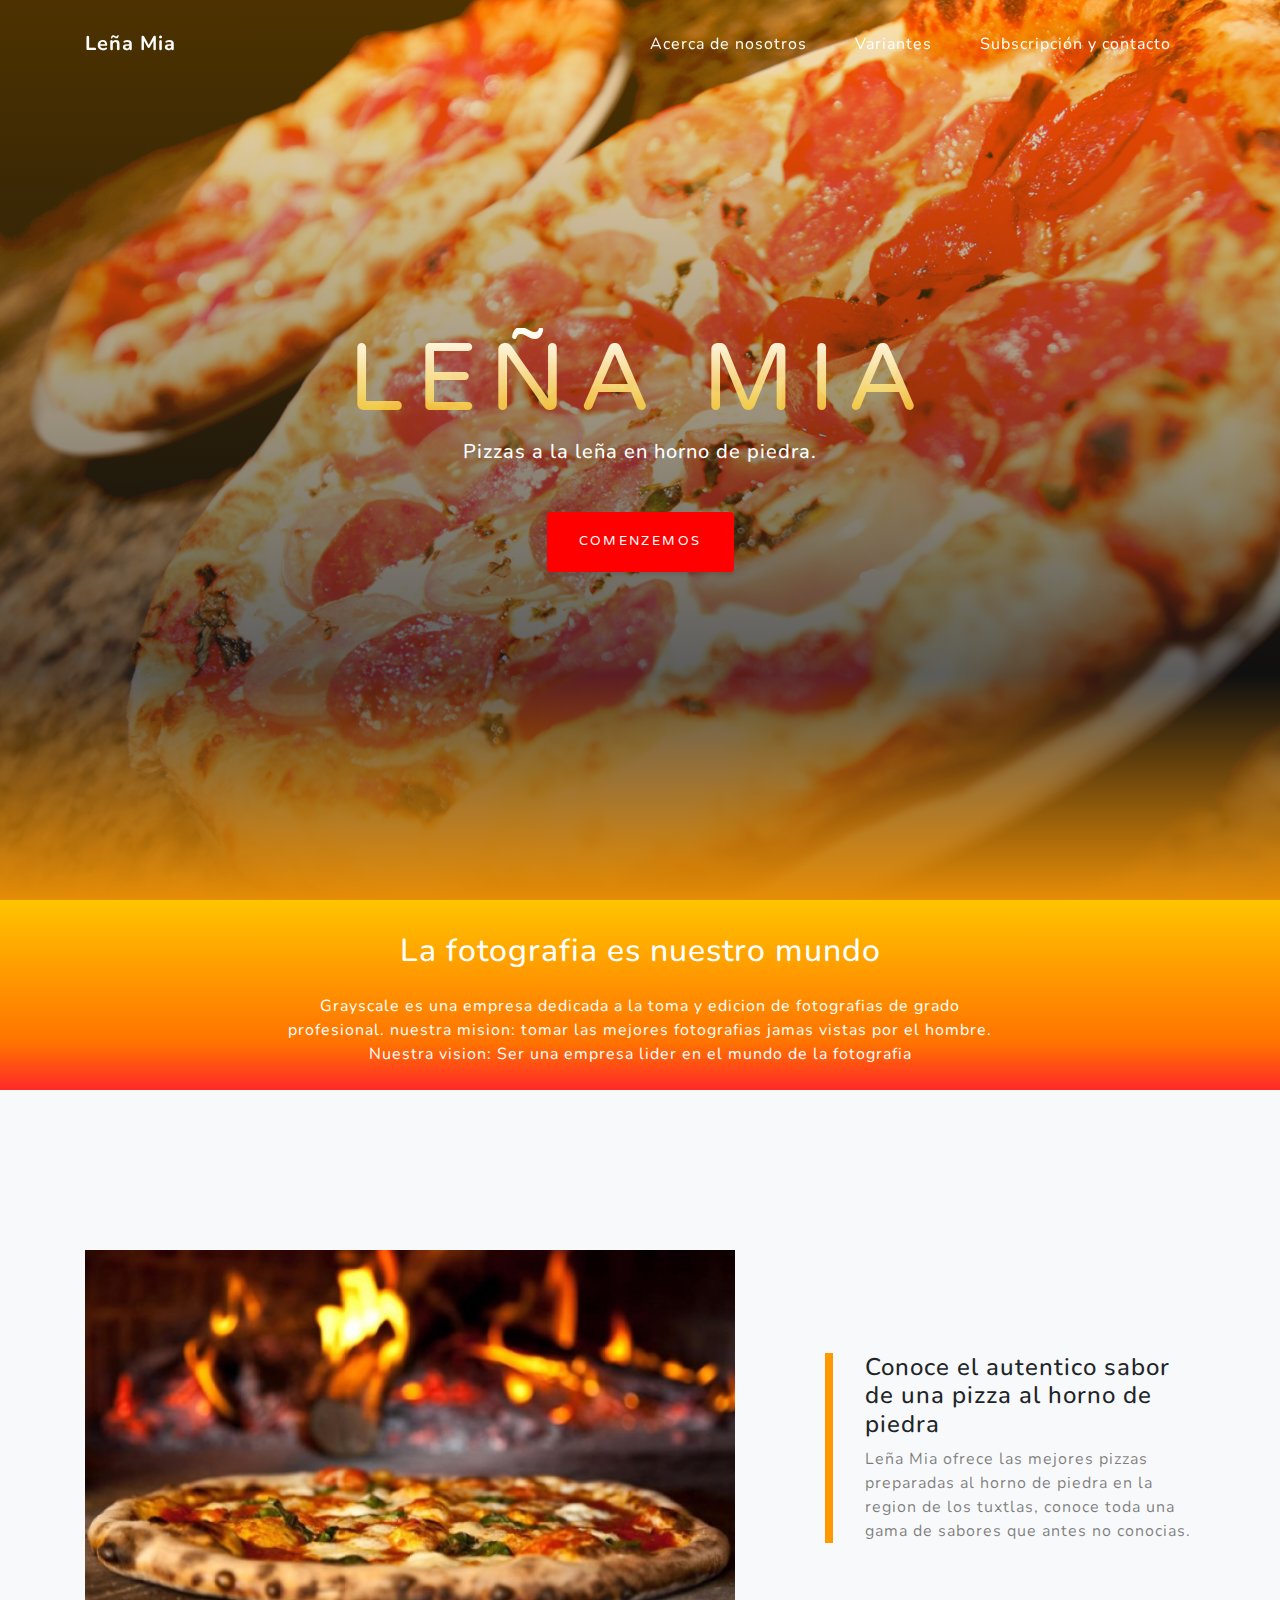
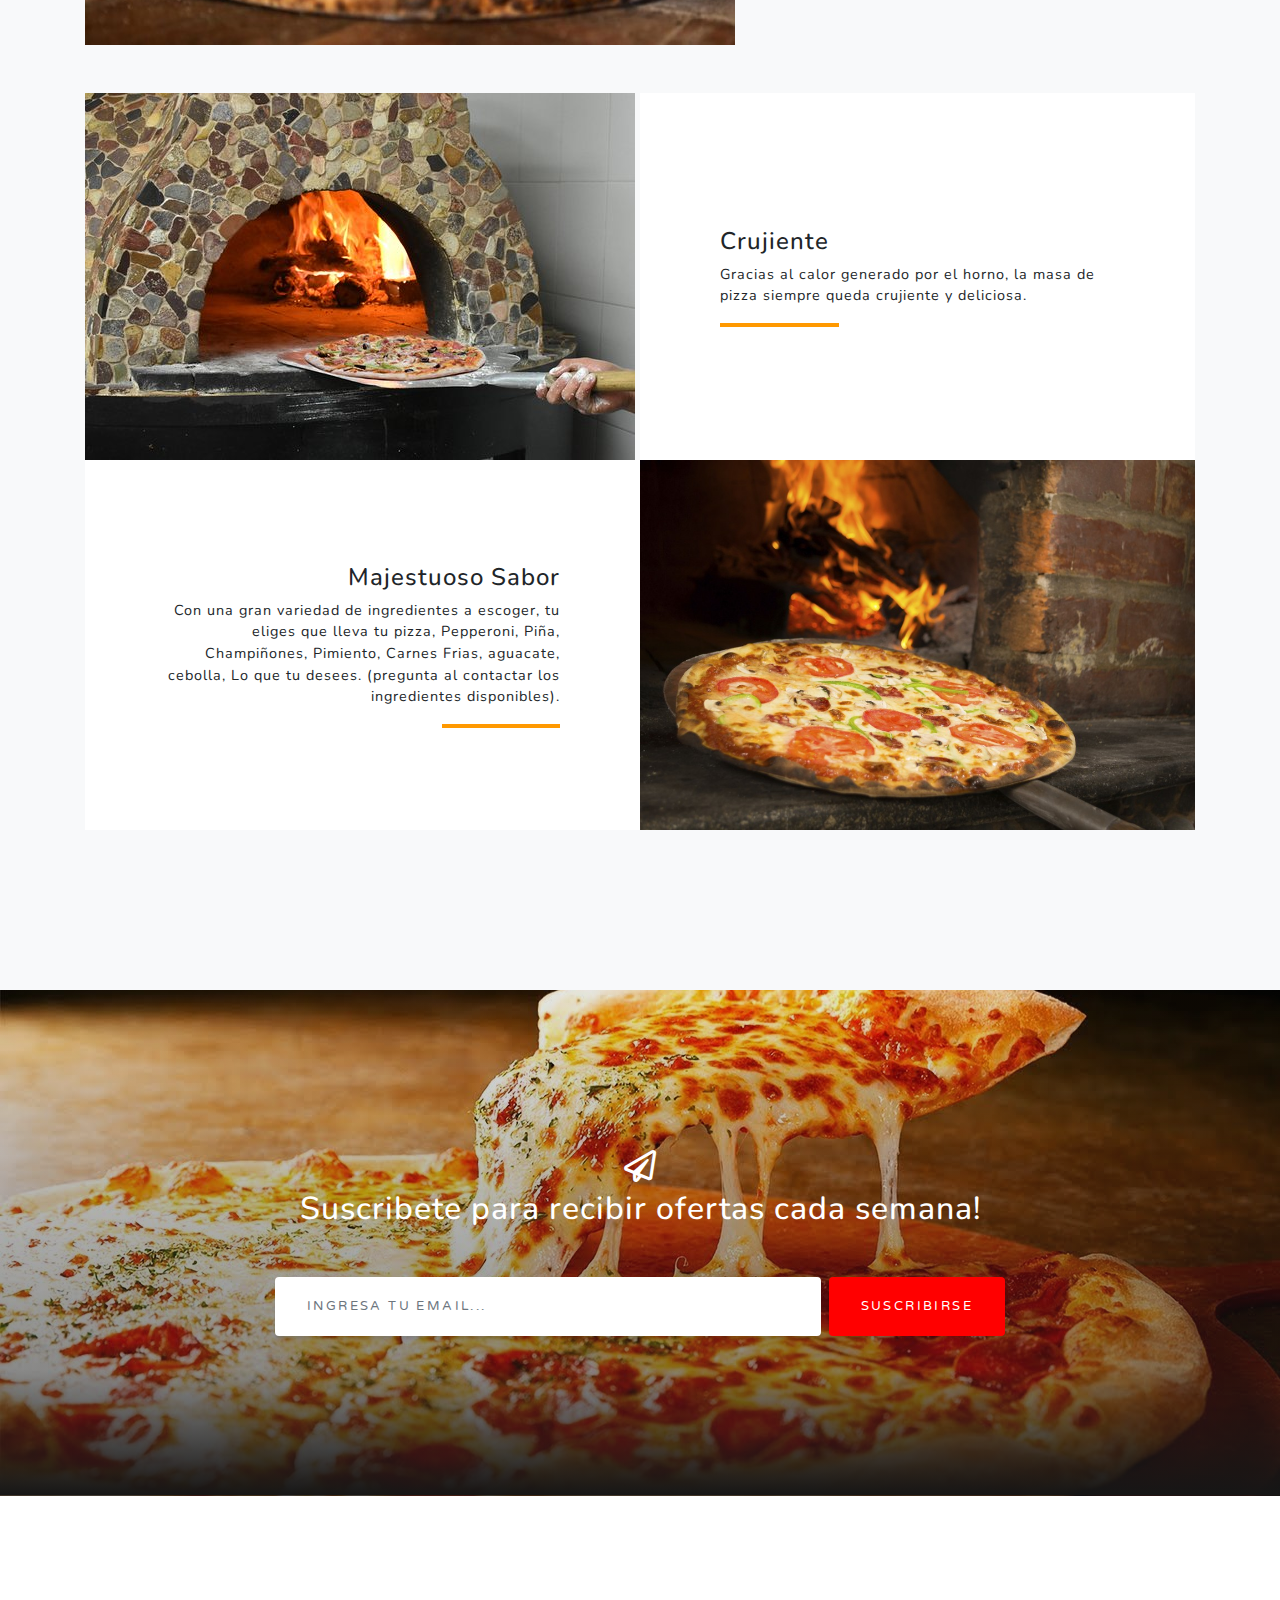
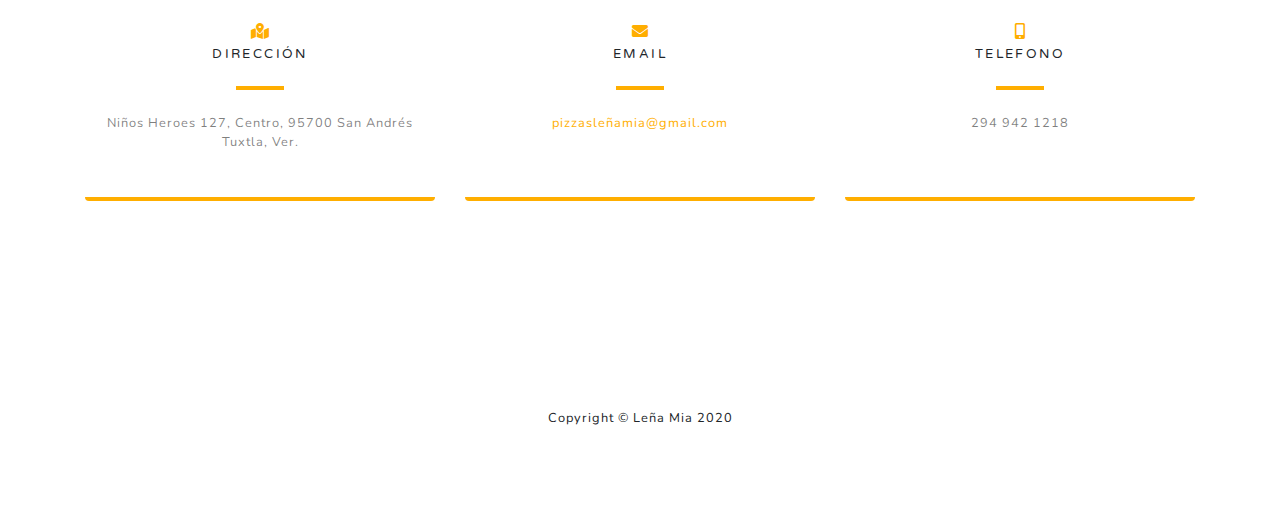
==== Pagina 1 Leña Mia/index.html @ 0c4f0fb9 "Modificaciones a la branch" ====
<!DOCTYPE html>
<html lang="en">

<head>

  <meta charset="utf-8">
  <meta name="viewport" content="width=device-width, initial-scale=1, shrink-to-fit=no">
  <meta name="description" content="">
  <meta name="author" content="">

  <title>Grayscale fotografia profesional</title>

  <!-- Bootstrap core CSS -->
  <link href="vendor/bootstrap/css/bootstrap.min.css" rel="stylesheet">

  <!-- Custom fonts for this template -->
  <link href="vendor/fontawesome-free/css/all.min.css" rel="stylesheet">
  <link href="https://fonts.googleapis.com/css?family=Varela+Round" rel="stylesheet">
  <link href="https://fonts.googleapis.com/css?family=Nunito:200,200i,300,300i,400,400i,600,600i,700,700i,800,800i,900,900i" rel="stylesheet">

  <!-- Custom styles for this template -->
  <link href="css/grayscale.min.css" rel="stylesheet">

</head>

<body id="page-top">

  <!-- Navigation -->
  <nav class="navbar navbar-expand-lg navbar-light fixed-top" id="mainNav">
    <div class="container">
      <a class="navbar-brand js-scroll-trigger" href="#page-top">Leña Mia</a>
      <button class="navbar-toggler navbar-toggler-right" type="button" data-toggle="collapse" data-target="#navbarResponsive" aria-controls="navbarResponsive" aria-expanded="false" aria-label="Toggle navigation">
        Menu
        <i class="fas fa-bars"></i>
      </button>
      <div class="collapse navbar-collapse" id="navbarResponsive">
        <ul class="navbar-nav ml-auto">
          <li class="nav-item">
            <a class="nav-link js-scroll-trigger" href="#about">Acerca de nosotros</a>
          </li>
          <li class="nav-item">
            <a class="nav-link js-scroll-trigger" href="#projects">Variantes</a>
          </li>
          <li class="nav-item">
            <a class="nav-link js-scroll-trigger" href="#signup">Subscripción y contacto</a>
          </li>
        </ul>
      </div>
    </div>
  </nav>

  <!-- Header -->
  <header class="masthead">
    <div class="container d-flex h-100 align-items-center">
      <div class="mx-auto text-center">
        <h1 class="mx-auto my-0 text-uppercase">Leña Mia</h1>
        <h2 class="text-white mb4 mx-auto mt-2 mb-5">Pizzas a la leña en horno de piedra.</h2>
        <a href="#about" class="btn btn-primary js-scroll-trigger">Comenzemos</a>
      </div>
    </div>
  </header>

  <!-- About Section -->
  <section id="about" class="about-section text-center">
    <div class="container">
      <div class="row">
        <div class="col-lg-8 mx-auto">
          <h2 class="text-white mb-4">La fotografia es nuestro mundo</h2>
          <p class="text-white mb-4">Grayscale es una empresa dedicada a la toma y edicion de fotografias de grado profesional.
            nuestra mision: tomar las mejores fotografias jamas vistas por el hombre. Nuestra vision: Ser una empresa lider en el mundo de la fotografia</p>
        </div>
      </div>
    </div>
  </section>

  <!-- Projects Section -->
  <section id="projects" class="projects-section bg-light">
    <div class="container">

      <!-- Featured Project Row -->
      <div class="row align-items-center no-gutters mb-4 mb-lg-5">
        <div class="col-xl-8 col-lg-7">
          <img class="img-fluid mb-3 mb-lg-0" src="img/th.jpg" alt="">
        </div>
        <div class="col-xl-4 col-lg-5">
          <div class="featured-text text-center text-lg-left">
            <h4>Conoce el autentico sabor de una pizza al horno de piedra</h4>
            <p class="text-black-50 mb-0">Leña Mia ofrece las mejores pizzas preparadas al horno de piedra en la region de los tuxtlas, conoce toda una gama de sabores que antes no conocias.</p>
          </div>
        </div>
      </div>

      <!-- Project One Row -->
      <div class="row justify-content-center no-gutters mb-5 mb-lg-0">
        <div class="col-lg-6">
          <img class="img-fluid" src="img/demo-image-01.jpg" alt="">
        </div>
        <div class="col-lg-6">
          <div class="bg-black text-center h-100 project">
            <div class="d-flex h-100">
              <div class="project-text w-100 my-auto text-center text-lg-left">
                <h4 class="text-black">Crujiente</h4>
                <p class="mb-0 text-black">Gracias al calor generado por el horno, la masa de pizza siempre queda crujiente y deliciosa.</p>
                <hr class="d-none d-lg-block mb-0 ml-0">
              </div>
            </div>
          </div>
        </div>
      </div>

      <!-- Project Two Row -->
      <div class="row justify-content-center no-gutters">
        <div class="col-lg-6">
          <img class="img-fluid" src="img/demo-image-02.jpg" alt="">
        </div>
        <div class="col-lg-6 order-lg-first">
          <div class="bg-black text-center h-100 project">
            <div class="d-flex h-100">
              <div class="project-text w-100 my-auto text-center text-lg-right">
                <h4 class="text-black">Majestuoso Sabor</h4>
                <p class="mb-0 text-black">Con una gran variedad de ingredientes a escoger, tu eliges que lleva tu pizza, Pepperoni, Piña, Champiñones, Pimiento, Carnes Frias, aguacate, cebolla, Lo que tu desees. (pregunta al contactar los ingredientes disponibles).</p>
                <hr class="d-none d-lg-block mb-0 mr-0">
              </div>
            </div>
          </div>
        </div>
      </div>

    </div>
  </section>

  <!-- Signup Section -->
  <section id="signup" class="signup-section">
    <div class="container">
      <div class="row">
        <div class="col-md-10 col-lg-8 mx-auto text-center">

          <i class="far fa-paper-plane fa-2x mb-2 text-white"></i>
          <h2 class="text-white mb-5">Suscribete para recibir ofertas cada semana!</h2>

          <form class="form-inline d-flex">
            <input type="email" class="form-control flex-fill mr-0 mr-sm-2 mb-3 mb-sm-0" id="inputEmail" placeholder="ingresa tu Email...">
            <button type="submit" class="btn btn-primary mx-auto">suscribirse</button>
          </form>

        </div>
      </div>
    </div>
  </section>

  <!-- Contact Section -->
  <section class="contact-section bg-black">
    <div class="container">

      <div class="row">

        <div class="col-md-4 mb-3 mb-md-0">
          <div class="card py-4 h-100">
            <div class="card-body text-center">
              <i class="fas fa-map-marked-alt text-primary mb-2"></i>
              <h4 class="text-uppercase m-0">Dirección</h4>
              <hr class="my-4">
              <div class="small text-black-50">Niños Heroes 127, Centro, 95700 San Andrés Tuxtla, Ver.</div>
            </div>
          </div>
        </div>

        <div class="col-md-4 mb-3 mb-md-0">
          <div class="card py-4 h-100">
            <div class="card-body text-center">
              <i class="fas fa-envelope text-primary mb-2"></i>
              <h4 class="text-uppercase m-0">Email</h4>
              <hr class="my-4">
              <div class="small text-black-50">
                <a href="#">pizzasleñamia@gmail.com</a>
              </div>
            </div>
          </div>
        </div>

        <div class="col-md-4 mb-3 mb-md-0">
          <div class="card py-4 h-100">
            <div class="card-body text-center">
              <i class="fas fa-mobile-alt text-primary mb-2"></i>
              <h4 class="text-uppercase m-0">Telefono</h4>
              <hr class="my-4">
              <div class="small text-black-50">294 942 1218</div>
            </div>
          </div>
        </div>
      </div>

      <div class="social d-flex justify-content-center">
        <a href="#" class="mx-2">
          <i class="fab fa-twitter"></i>
        </a>
        <a href="#" class="mx-2">
          <i class="fab fa-facebook-f"></i>
        </a>
        <a href="#" class="mx-2">
          <i class="fab fa-github"></i>
        </a>
      </div>

    </div>
  </section>

  <!-- Footer -->
  <footer class="bg-black small text-center text-black">
    <div class="container">
      Copyright &copy; Leña Mia 2020
    </div>
  </footer>

  <!-- Bootstrap core JavaScript -->
  <script src="vendor/jquery/jquery.min.js"></script>
  <script src="vendor/bootstrap/js/bootstrap.bundle.min.js"></script>

  <!-- Plugin JavaScript -->
  <script src="vendor/jquery-easing/jquery.easing.min.js"></script>

  <!-- Custom scripts for this template -->
  <script src="js/grayscale.min.js"></script>

</body>

</html>
---- Pagina 1 Leña Mia/css/grayscale.min.css ----
/*!
 * Start Bootstrap - Grayscale v5.0.9 (https://startbootstrap.com/template-overviews/grayscale)
 * Copyright 2013-2019 Start Bootstrap
 * Licensed under MIT (https://github.com/BlackrockDigital/startbootstrap-grayscale/blob/master/LICENSE)
 */

#mainNav {
  min-height: 56px;
  background-color: #fff;
}

#mainNav .navbar-toggler {
  font-size: 80%;
  padding: 0.75rem;
  color: #ff8800;
  border: 1px solid #ffa600;
}

#mainNav .navbar-toggler:focus {
  outline: none;
}

#mainNav .navbar-brand {
  color: #161616;
  font-weight: 700;
  padding: .9rem 0;
}

#mainNav .navbar-nav .nav-item:hover {
  color: fade(white, 80%);
  outline: none;
  background-color: transparent;
}

#mainNav .navbar-nav .nav-item:active, #mainNav .navbar-nav .nav-item:focus {
  outline: none;
  background-color: transparent;
}

@media (min-width: 992px) {
  #mainNav {
    padding-top: 0;
    padding-bottom: 0;
    border-bottom: none;
    background-color: transparent;
    transition: background-color 0.3s ease-in-out;
  }
  #mainNav .navbar-brand {
    padding: .5rem 0;
    color: rgb(255, 255, 255);
  }
  #mainNav .nav-link {
    transition: none;
    padding: 2rem 1.5rem;
    color: rgb(255, 255, 255);
  }
  #mainNav .nav-link:hover {
    color: rgb(0, 0, 0);
  }
  #mainNav .nav-link:active {
    color: white;
  }
  #mainNav.navbar-shrink {
    background-color: #fff;
  }
  #mainNav.navbar-shrink .navbar-brand {
    color: #161616;
  }
  #mainNav.navbar-shrink .nav-link {
    color: #161616;
    padding: 1.5rem 1.5rem 1.25rem;
    border-bottom: 0.25rem solid transparent;
  }
  #mainNav.navbar-shrink .nav-link:hover {
    color: #ff9900;
  }
  #mainNav.navbar-shrink .nav-link:active {
    color: #ff0000;
  }
  #mainNav.navbar-shrink .nav-link.active {
    color: #ff0000;
    outline: none;
    border-bottom: 0.25rem solid #ff0000;
  }
}

.masthead {
  position: relative;
  width: 100%;
  height: auto;
  min-height: 35rem;
  padding: 15rem 0;
  background: linear-gradient(to bottom, rgba(255, 166, 0, 0.3) 0%, rgba(22, 22, 22, 0.7) 75%, #e68d07 100%), url("../img/bg-masthead.jpg");
  background-position: center;
  background-repeat: no-repeat;
  background-attachment: scroll;
  background-size: cover;
}

.masthead h1 {
  font-family: 'Varela Round';
  font-size: 2rem;
  line-height: 2.5rem;
  letter-spacing: 0.8rem;
  background: -webkit-linear-gradient(rgb(255, 255, 255), rgba(255, 196, 0, 0.815));
  -webkit-text-fill-color: transparent;
  -webkit-background-clip: text;
}

.masthead h2 {
  max-width: 20rem;
  font-size: 1rem;
}

@media (min-width: 768px) {
  .masthead h1 {
    font-size: 3.5rem;
    line-height: 4rem;
  }
}

@media (min-width: 992px) {
  .masthead {
    height: 100vh;
    padding: 0;
  }
  .masthead h1 {
    font-size: 6rem;
    line-height: 6.5rem;
    letter-spacing: 0.8rem;
  }
  .masthead h2 {
    max-width: 30rem;
    font-size: 1.25rem;
  }
}

.btn {
  box-shadow: 0 0.1875rem 0.1875rem 0 rgba(0, 0, 0, 0.1) !important;
  padding: 1.25rem 2rem;
  font-family: 'Varela Round';
  font-size: 80%;
  text-transform: uppercase;
  letter-spacing: .15rem;
  border: 0;
}

.btn-primary {
  background-color: #ff0000;
}

.btn-primary:hover {
  background-color: #ff6600;
}

.btn-primary:focus {
  background-color: #ff7b00;
  color: white;
}

.btn-primary:active {
  background-color: #ec5700 !important;
}

.about-section {
  padding-top: 2rem;
  background: linear-gradient(to bottom, #ffc400 0%, rgb(255, 115, 0) 75%, rgb(255, 41, 41) 100%);
}

.about-section p {
  margin-bottom: 5rem;
}

.projects-section {
  padding: 10rem 0;
}

.projects-section .featured-text {
  padding: 2rem;
}

@media (min-width: 992px) {
  .projects-section .featured-text {
    padding: 0 0 0 2rem;
    border-left: 0.5rem solid #ff9900;
  }
}

.projects-section .project-text {
  padding: 3rem;
  font-size: 90%;
}

@media (min-width: 992px) {
  .projects-section .project-text {
    padding: 5rem;
  }
  .projects-section .project-text hr {
    border-color: #ff9900;
    border-width: .25rem;
    width: 30%;
  }
}

.signup-section {
  padding: 10rem 0;
  background: linear-gradient(to bottom, rgba(22, 22, 22, 0.1) 0%, rgba(22, 22, 22, 0.5) 75%, #161616 100%), url("../img/bg-signup.jpg");
  background-position: center;
  background-repeat: no-repeat;
  background-attachment: scroll;
  background-size: cover;
}

.signup-section .form-inline input {
  box-shadow: 0 0.1875rem 0.1875rem 0 rgba(0, 0, 0, 0.1) !important;
  padding: 1.25rem 2rem;
  height: auto;
  font-family: 'Varela Round';
  font-size: 80%;
  text-transform: uppercase;
  letter-spacing: 0.15rem;
  border: 0;
}

.contact-section {
  padding: 5rem 0 0;
}

.contact-section .card {
  border: 0;
  border-bottom: 0.25rem solid #ffae00;
}

.contact-section .card h4 {
  font-size: 0.8rem;
  font-family: 'Varela Round';
  text-transform: uppercase;
  letter-spacing: 0.15rem;
}

.contact-section .card hr {
  border-color: #ffae00;
  border-width: 0.25rem;
  width: 3rem;
}

.contact-section .social {
  margin-top: 5rem;
}

.contact-section .social a {
  text-align: center;
  height: 3rem;
  width: 3rem;
  background: rgba(255, 255, 255, 0.1);
  border-radius: 100%;
  line-height: 3rem;
  color: rgba(255, 255, 255, 0.3);
}

.contact-section .social a:hover {
  color: rgba(255, 255, 255, 0.5);
}

.contact-section .social a:active {
  color: #fff;
}

body {
  font-family: 'Nunito';
  letter-spacing: 0.0625em;
}

a {
  color: #ffae00;
}

a:focus, a:hover {
  text-decoration: none;
  color: #3c6360;
}

.bg-black {
  background-color: #ffffff !important;
}

.bg-primary {
  background-color: #ffae00 !important;
}

.text-primary {
  color: #ffae00 !important;
}

footer {
  padding: 5rem 0;
}
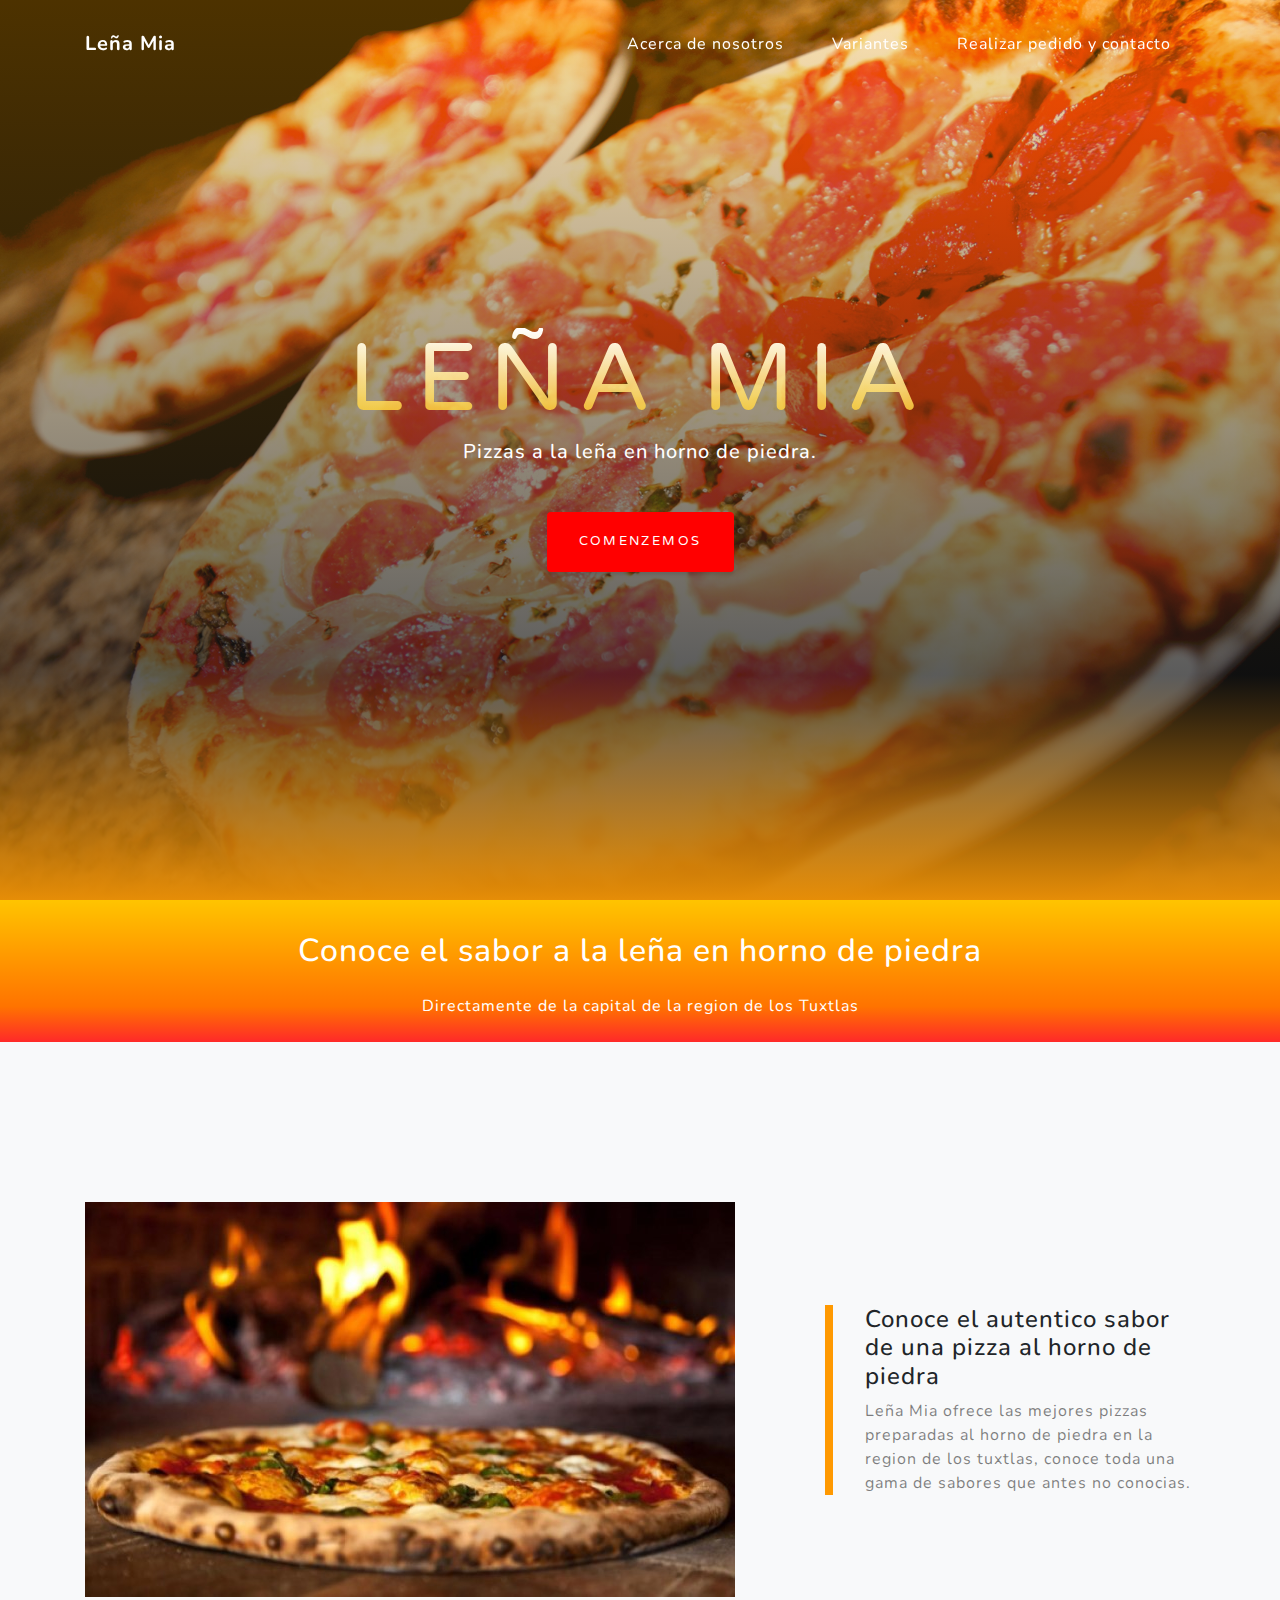
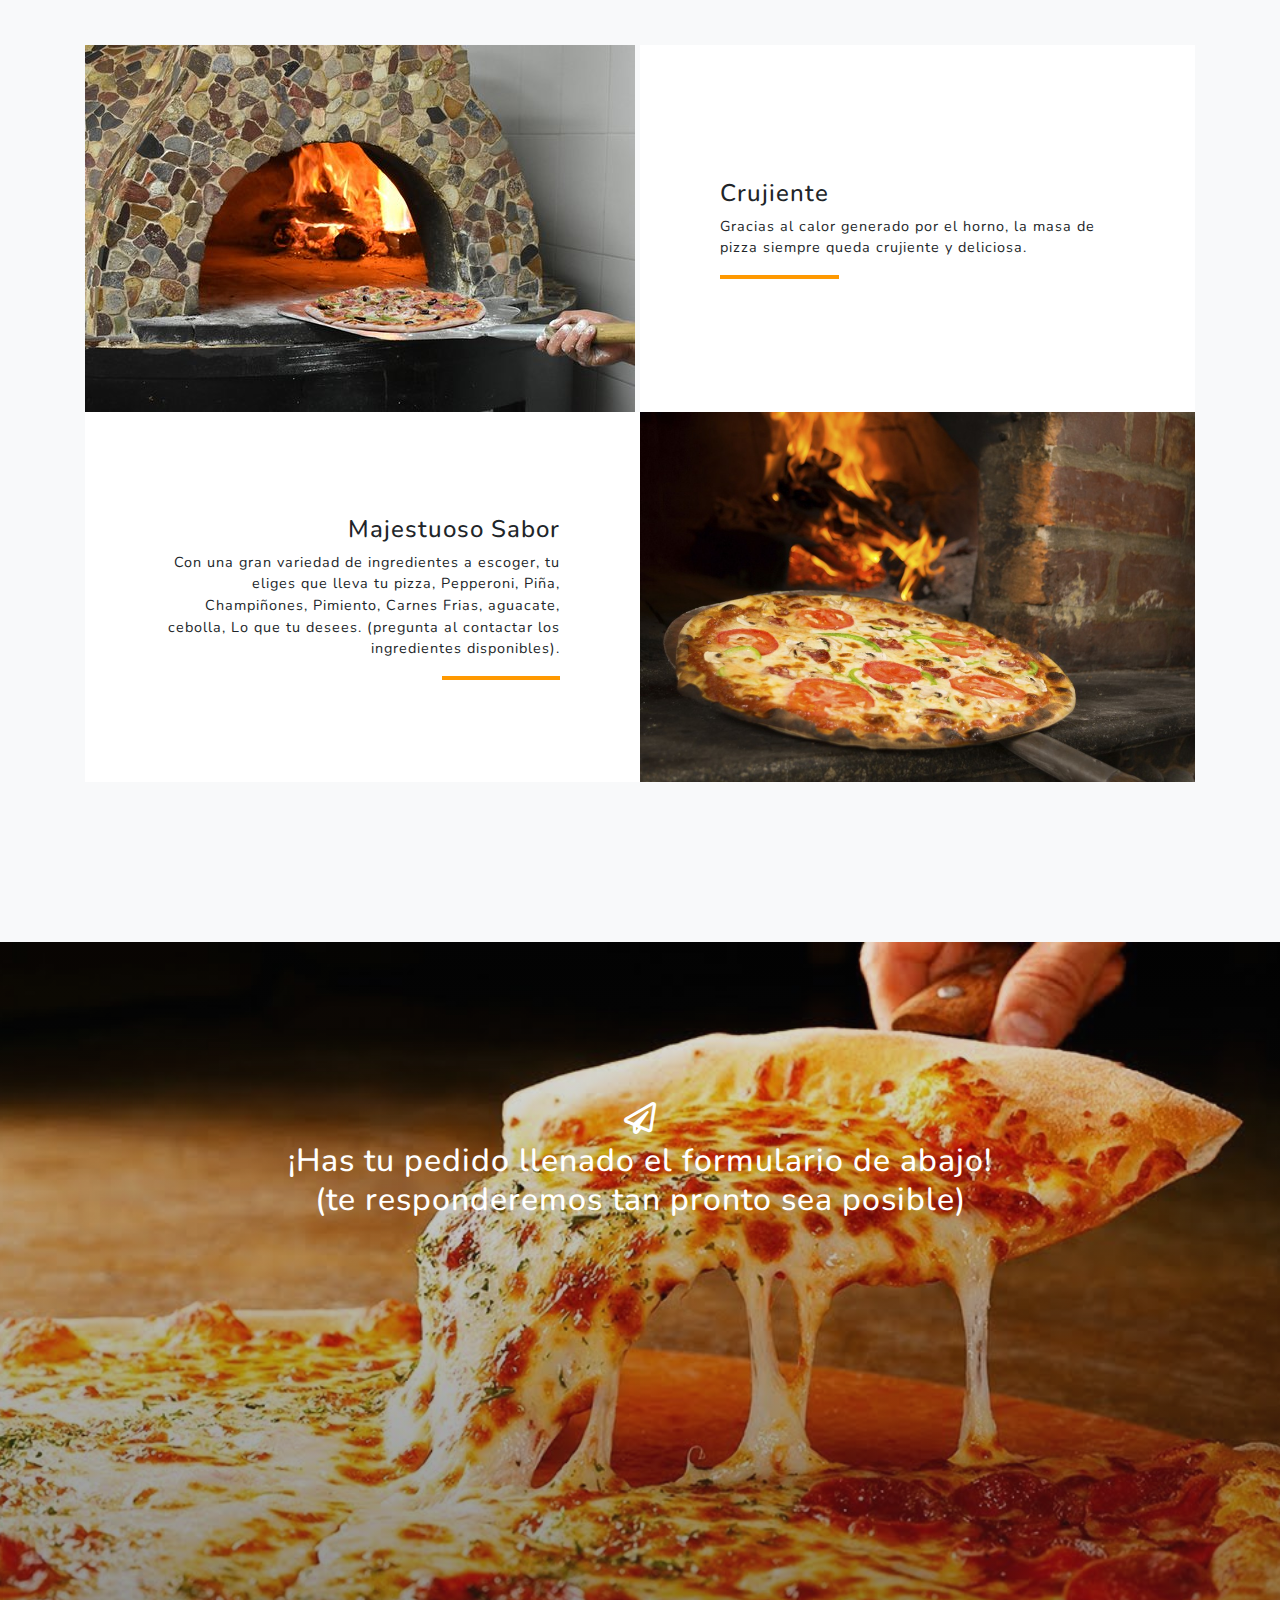
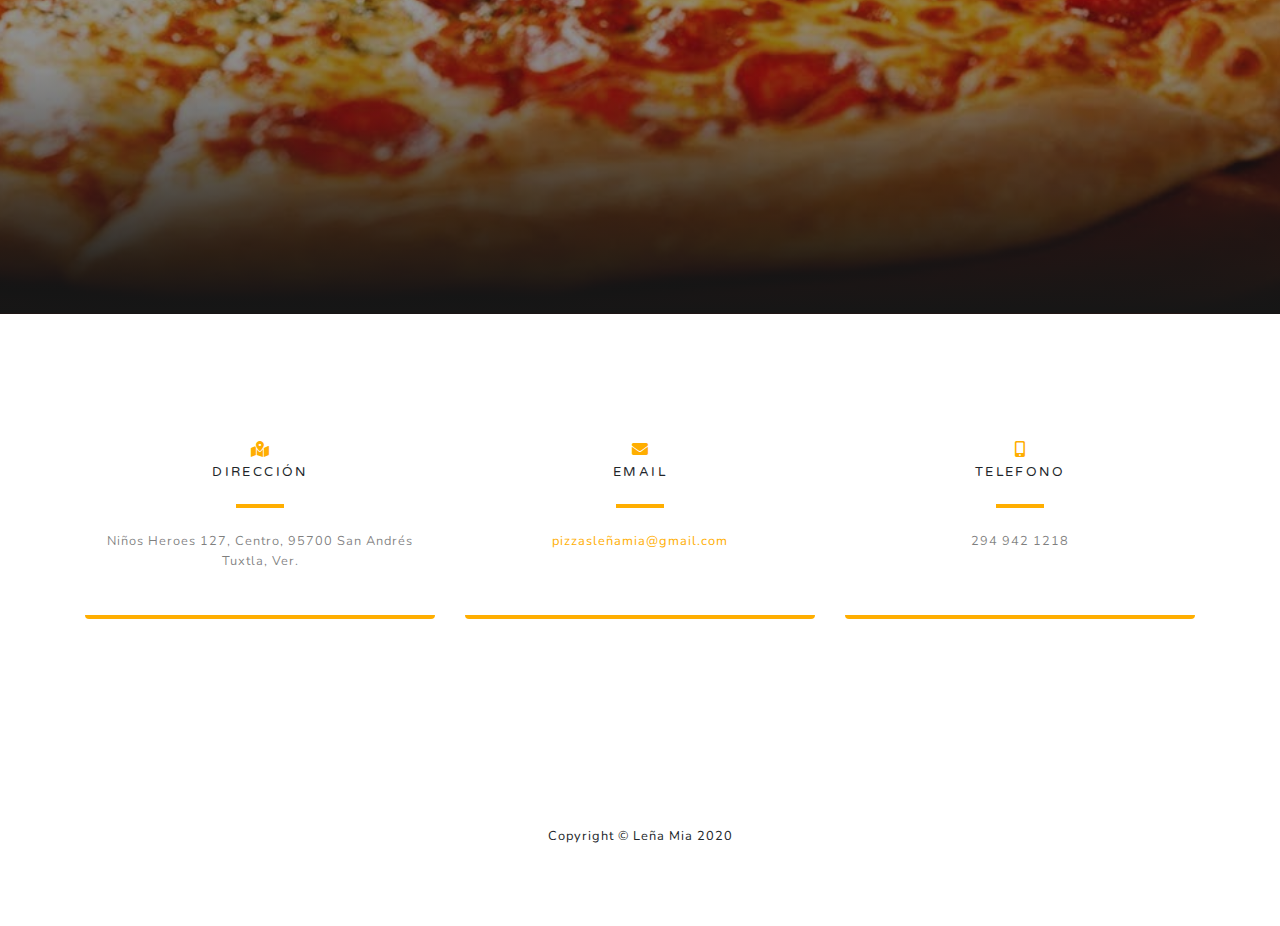
==== commit ae45e6ba: "Fomulario incluido" ====
--- a/Pagina 1 Leña Mia/index.html
+++ b/Pagina 1 Leña Mia/index.html
@@ -1,5 +1,5 @@
 <!DOCTYPE html>
-<html lang="en">
+<html lang="es">
 
 <head>
 
@@ -8,7 +8,7 @@
   <meta name="description" content="">
   <meta name="author" content="">
 
-  <title>Grayscale fotografia profesional</title>
+  <title>Pizzas Leña Mia</title>
 
   <!-- Bootstrap core CSS -->
   <link href="vendor/bootstrap/css/bootstrap.min.css" rel="stylesheet">
@@ -42,7 +42,7 @@
             <a class="nav-link js-scroll-trigger" href="#projects">Variantes</a>
           </li>
           <li class="nav-item">
-            <a class="nav-link js-scroll-trigger" href="#signup">Subscripción y contacto</a>
+            <a class="nav-link js-scroll-trigger" href="#signup">Realizar pedido y contacto</a>
           </li>
         </ul>
       </div>
@@ -65,9 +65,8 @@
     <div class="container">
       <div class="row">
         <div class="col-lg-8 mx-auto">
-          <h2 class="text-white mb-4">La fotografia es nuestro mundo</h2>
-          <p class="text-white mb-4">Grayscale es una empresa dedicada a la toma y edicion de fotografias de grado profesional.
-            nuestra mision: tomar las mejores fotografias jamas vistas por el hombre. Nuestra vision: Ser una empresa lider en el mundo de la fotografia</p>
+          <h2 class="text-white mb-4">Conoce el sabor a la leña en horno de piedra</h2>
+          <p class="text-white mb-4">Directamente de la capital de la region de los Tuxtlas</p>
         </div>
       </div>
     </div>
@@ -136,12 +135,9 @@
         <div class="col-md-10 col-lg-8 mx-auto text-center">
 
           <i class="far fa-paper-plane fa-2x mb-2 text-white"></i>
-          <h2 class="text-white mb-5">Suscribete para recibir ofertas cada semana!</h2>
-
-          <form class="form-inline d-flex">
-            <input type="email" class="form-control flex-fill mr-0 mr-sm-2 mb-3 mb-sm-0" id="inputEmail" placeholder="ingresa tu Email...">
-            <button type="submit" class="btn btn-primary mx-auto">suscribirse</button>
-          </form>
+          <h2 class="text-white mb-5">¡Has tu pedido llenado el formulario de abajo! (te responderemos tan pronto sea posible)</h2>
+
+          <iframe width="640px" height= "480px" src= "https://forms.office.com/Pages/ResponsePage.aspx?id=UXaQPMbYpkyopGokJDDmUxmvk5IuSxBLkPZRu_846KlUMEpWQUxHWU5DMEU5RERQQlZMWVVQNzhMVi4u&embed=true" frameborder= "0" marginwidth= "0" marginheight= "0" style= "border: none; max-width:100%; max-height:100vh" allowfullscreen webkitallowfullscreen mozallowfullscreen msallowfullscreen> </iframe>
 
         </div>
       </div>
